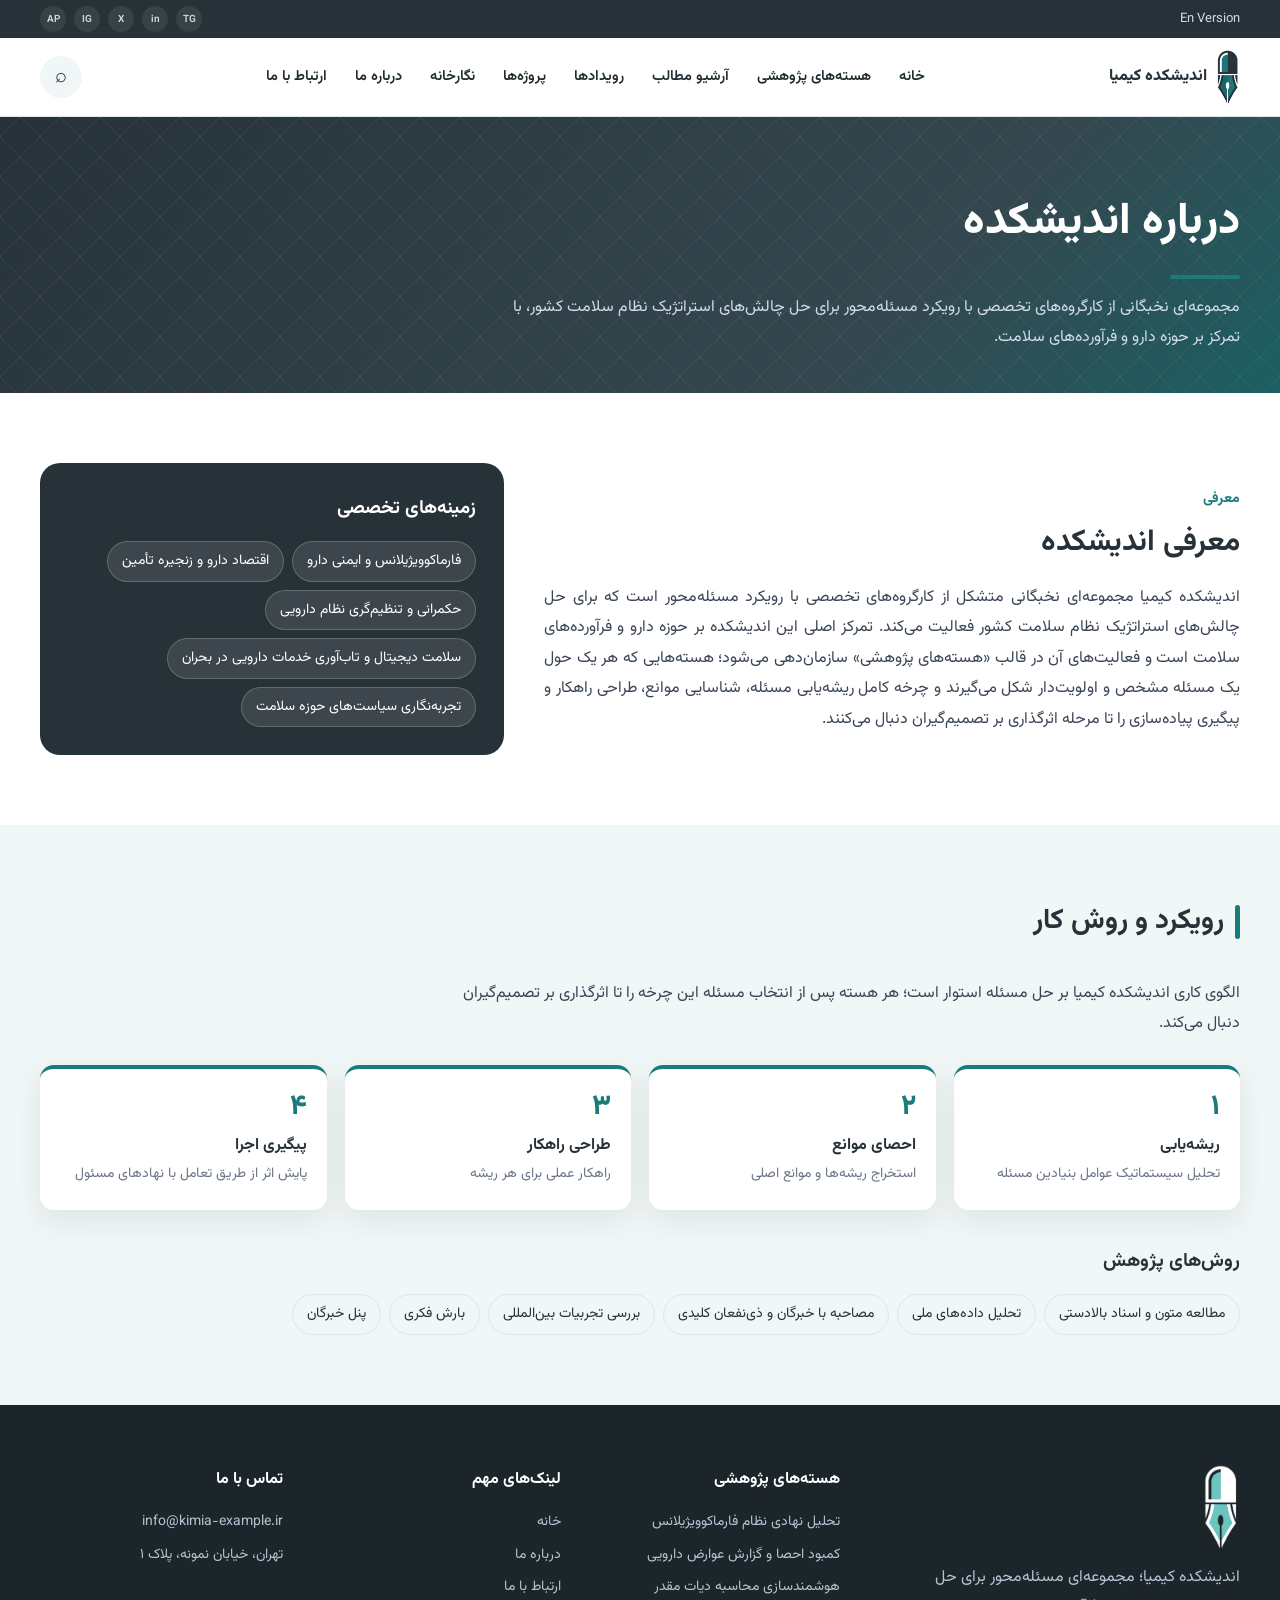
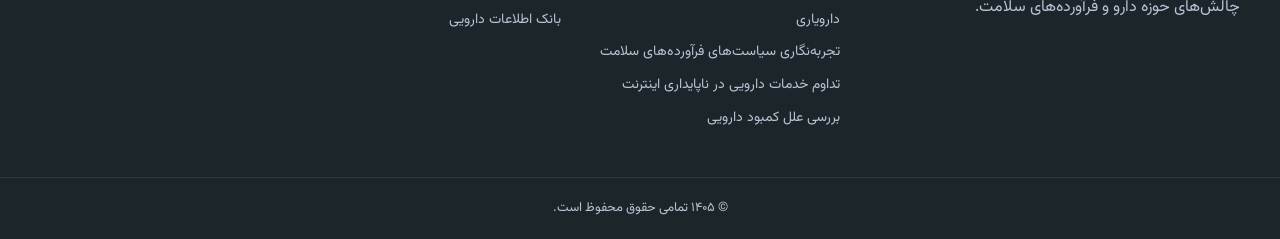
==== about.html @ 553d5609 "Uniform partner logo boxes and theme-colored partner name boxes Co-Authored-By: Claude Opus 5.5 <nor" ====
<!doctype html>
<html lang="fa" dir="rtl">
<head>
  <meta charset="utf-8">
  <meta name="theme-color" content="#263238">
  <meta name="viewport" content="width=device-width, initial-scale=1">
  <title>درباره اندیشکده | اندیشکده کیمیا</title>
  <script>
    // تنظیم جهت صفحه پیش از نمایش، تا هنگام بارگذاری نسخه انگلیسی صفحه نپرد
    (function () {
      var l = new URLSearchParams(location.search).get("lang");
      if (!l) { try { l = localStorage.getItem("lang"); } catch (e) {} }
      if (l === "en") { document.documentElement.lang = "en"; document.documentElement.dir = "ltr"; }
      document.documentElement.classList.add("no-anim");
    })();
  </script>
  <link rel="icon" href="images/favicon.png">
  <link rel="preconnect" href="https://fonts.googleapis.com">
  <link href="https://fonts.googleapis.com/css2?family=Vazirmatn:wght@300;400;600;800&display=swap" rel="stylesheet">
  <link rel="stylesheet" href="css/style.css?v=18">
</head>
<body>
<a class="skip" href="#main">پرش به محتوا</a>

<!-- نوار بالا -->
<div class="topbar">
  <div class="container topbar__in">
    <a href="#" class="lang" id="langToggle">En Version</a>
    <div class="socials">
      <a href="#" aria-label="تلگرام">TG</a>
      <a href="#" aria-label="لینکدین">in</a>
      <a href="#" aria-label="ایکس">X</a>
      <a href="#" aria-label="اینستاگرام">IG</a>
      <a href="#" aria-label="آپارات">AP</a>
    </div>
  </div>
</div>

<!-- هدر -->
<header class="header" id="header">
  <div class="container header__in">
    <a href="index.html" class="logo"><img src="images/logo.png" alt="لوگو"><span>اندیشکده کیمیا</span></a>
    <nav class="nav" id="nav">
      <button class="nav__close" id="navClose" aria-label="بستن">✕</button>
      <ul>
        <li><a href="index.html">خانه</a></li>
        <li class="has-sub"><a href="cores.html">هسته‌های پژوهشی</a><span class="chev">⌄</span>
          <ul class="sub mega">
            <li><a href="cores.html#pv-system"><img src="images/g1.svg" alt="">تحلیل نهادی نظام فارماکوویژیلانس</a></li>
            <li><a href="cores.html#adr-reporting"><img src="images/g2.svg" alt="">کمبود احصا و گزارش عوارض دارویی</a></li>
            <li><a href="cores.html#diyat"><img src="images/g3.svg" alt="">هوشمندسازی محاسبه دیات مقدر</a></li>
            <li><a href="cores.html#darooyari"><img src="images/g4.svg" alt="">دارویاری</a></li>
            <li><a href="cores.html#experience"><img src="images/g5.svg" alt="">تجربه‌نگاری سیاست‌های فرآورده‌های سلامت</a></li>
            <li><a href="cores.html#offline"><img src="images/g6.svg" alt="">تداوم خدمات دارویی در ناپایداری اینترنت</a></li>
            <li><a href="cores.html#shortage"><img src="images/g7.svg" alt="">بررسی علل کمبود دارویی</a></li>
          </ul>
        </li>
        <li><a href="index.html#publications">آرشیو مطالب</a></li>
        <li><a href="index.html#events">رویدادها</a></li>
        <li class="has-sub"><a href="#">پروژه‌ها</a><span class="chev">⌄</span>
          <ul class="sub">
            <li><a href="#">پروژه‌های جاری</a></li>
            <li><a href="#">پروژه‌های پایان‌یافته</a></li>
            <li><a href="#">دستاوردهای سیاستی</a></li>
          </ul>
        </li>
        <li class="has-sub"><a href="#">نگارخانه</a><span class="chev">⌄</span>
          <ul class="sub">
            <li><a href="#">پادکست دارو</a></li>
            <li><a href="#">تصاویر</a></li>
            <li><a href="#">ویدئوها</a></li>
            <li><a href="#">اینفوگرافیک</a></li>
          </ul>
        </li>
        <li class="has-sub"><a href="about.html">درباره ما</a><span class="chev">⌄</span>
          <ul class="sub">
            <li><a href="#about">معرفی</a></li>
            <li><a href="#approach">رویکرد و روش کار</a></li>
            <li><a href="cores.html">اعضای هسته‌ها</a></li>
          </ul>
        </li>
        <li><a href="#footer">ارتباط با ما</a></li>
      </ul>
    </nav>
    <div class="header__actions">
      <button class="icon-btn" id="searchOpen" aria-label="جستجو">⌕</button>
      <button class="icon-btn menu-btn" id="navOpen" aria-label="منو">☰</button>
    </div>
  </div>
</header>
<div class="overlay" id="overlay"></div>

<!-- جستجو -->
<div class="search" id="search">
  <button class="search__close" id="searchClose" aria-label="بستن">✕</button>
  <h3>جستجو در سایت</h3>
  <form class="search__form" onsubmit="return false">
    <input type="search" placeholder="عبارت مورد نظر را بنویسید...">
    <button>⌕</button>
  </form>
</div>

<main id="main">
  <section class="page-hero">
    <div class="container">
      <h1>درباره اندیشکده</h1>
      <p>مجموعه‌ای نخبگانی از کارگروه‌های تخصصی با رویکرد مسئله‌محور برای حل چالش‌های استراتژیک نظام سلامت کشور، با تمرکز بر حوزه دارو و فرآورده‌های سلامت.</p>
    </div>
  </section>

  <!-- معرفی -->
  <section class="section about" id="about">
    <div class="container about__in">
      <div class="about__text reveal">
        <span class="eyebrow">معرفی</span>
        <h2>معرفی اندیشکده</h2>
        <p>اندیشکده کیمیا مجموعه‌ای نخبگانی متشکل از کارگروه‌های تخصصی با رویکرد مسئله‌محور است که برای حل چالش‌های استراتژیک نظام سلامت کشور فعالیت می‌کند. تمرکز اصلی این اندیشکده بر حوزه دارو و فرآورده‌های سلامت است و فعالیت‌های آن در قالب «هسته‌های پژوهشی» سازمان‌دهی می‌شود؛ هسته‌هایی که هر یک حول یک مسئله مشخص و اولویت‌دار شکل می‌گیرند و چرخه کامل ریشه‌یابی مسئله، شناسایی موانع، طراحی راهکار و پیگیری پیاده‌سازی را تا مرحله اثرگذاری بر تصمیم‌گیران دنبال می‌کنند.</p>
      </div>
      <div class="about__box reveal">
        <h3>زمینه‌های تخصصی</h3>
        <ul class="chips">
          <li>فارماکوویژیلانس و ایمنی دارو</li>
          <li>اقتصاد دارو و زنجیره تأمین</li>
          <li>حکمرانی و تنظیم‌گری نظام دارویی</li>
          <li>سلامت دیجیتال و تاب‌آوری خدمات دارویی در بحران</li>
          <li>تجربه‌نگاری سیاست‌های حوزه سلامت</li>
        </ul>
      </div>
    </div>
  </section>

  <!-- رویکرد -->
  <section class="section section--alt" id="approach">
    <div class="container">
      <div class="section__head"><h2>رویکرد و روش کار</h2></div>
      <p class="lead">الگوی کاری اندیشکده کیمیا بر حل مسئله استوار است؛ هر هسته پس از انتخاب مسئله این چرخه را تا اثرگذاری بر تصمیم‌گیران دنبال می‌کند.</p>
      <div class="cycle">
        <div class="step reveal"><h4>ریشه‌یابی</h4><p>تحلیل سیستماتیک عوامل بنیادین مسئله</p></div>
        <div class="step reveal"><h4>احصای موانع</h4><p>استخراج ریشه‌ها و موانع اصلی</p></div>
        <div class="step reveal"><h4>طراحی راهکار</h4><p>راهکار عملی برای هر ریشه</p></div>
        <div class="step reveal"><h4>پیگیری اجرا</h4><p>پایش اثر از طریق تعامل با نهادهای مسئول</p></div>
      </div>
      <h3 class="sub-title">روش‌های پژوهش</h3>
      <ul class="chips chips--light">
        <li>مطالعه متون و اسناد بالادستی</li>
        <li>تحلیل داده‌های ملی</li>
        <li>مصاحبه با خبرگان و ذی‌نفعان کلیدی</li>
        <li>بررسی تجربیات بین‌المللی</li>
        <li>بارش فکری</li>
        <li>پنل خبرگان</li>
      </ul>
    </div>
  </section>
</main>

<!-- فوتر -->
<footer class="footer" id="footer">
  <div class="container footer__grid">
    <div>
      <img src="images/logo-white.png" alt="" class="footer__logo">
      <p>اندیشکده کیمیا؛ مجموعه‌ای مسئله‌محور برای حل چالش‌های حوزه دارو و فرآورده‌های سلامت.</p>
    </div>
    <div>
      <h4>هسته‌های پژوهشی</h4>
      <ul>
        <li><a href="cores.html#pv-system">تحلیل نهادی نظام فارماکوویژیلانس</a></li>
        <li><a href="cores.html#adr-reporting">کمبود احصا و گزارش عوارض دارویی</a></li>
        <li><a href="cores.html#diyat">هوشمندسازی محاسبه دیات مقدر</a></li>
        <li><a href="cores.html#darooyari">دارویاری</a></li>
        <li><a href="cores.html#experience">تجربه‌نگاری سیاست‌های فرآورده‌های سلامت</a></li>
        <li><a href="cores.html#offline">تداوم خدمات دارویی در ناپایداری اینترنت</a></li>
        <li><a href="cores.html#shortage">بررسی علل کمبود دارویی</a></li>
      </ul>
    </div>
    <div>
      <h4>لینک‌های مهم</h4>
      <ul><li><a href="index.html">خانه</a></li><li><a href="about.html">درباره ما</a></li><li><a href="#footer">ارتباط با ما</a></li><li><a href="#">بانک اطلاعات دارویی</a></li></ul>
    </div>
    <div>
      <h4>تماس با ما</h4>
      <ul class="contact"><li>info@kimia-example.ir</li><li>تهران، خیابان نمونه، پلاک ۱</li></ul>
    </div>
  </div>
  <div class="copy">© <span id="year"></span> تمامی حقوق محفوظ است.</div>
</footer>

<script src="js/i18n.js?v=18"></script>
<script src="js/main.js?v=18"></script>
</body>
</html>
---- css/style.css ----
:root {
  --navy: #263238;
  --navy-2: #34474f;
  --accent: #1b7a7a;
  --accent-2: #6cc5bf;
  --text: #1f2a2e;
  --muted: #6b7686;
  --bg: #ffffff;
  --bg-alt: #f1f6f6;
  --line: #dfe7e8;
  --radius: 14px;
  --shadow: 0 10px 30px rgba(38, 50, 56, .09);
}

* { box-sizing: border-box; margin: 0; padding: 0; }
html { scroll-behavior: smooth; }
body {
  font-family: "Vazirmatn", Tahoma, sans-serif;
  color: var(--text);
  background: var(--bg);
  line-height: 1.9;
}
a { color: inherit; text-decoration: none; }
img { max-width: 100%; display: block; }
ul { list-style: none; }
button { font: inherit; cursor: pointer; border: 0; background: none; color: inherit; }
input { font: inherit; }

.container { width: min(1200px, 100% - 32px); margin-inline: auto; }

.skip { position: absolute; top: -100px; inset-inline-start: 16px; background: var(--accent); color: #fff; padding: 6px 12px; z-index: 999; }
.skip:focus { top: 8px; }

/* topbar */
.topbar { background: var(--navy); color: #cfd8e6; font-size: 13px; }
.topbar__in { display: flex; justify-content: space-between; align-items: center; height: 38px; }
.socials { display: flex; gap: 8px; }
.socials a {
  width: 26px; height: 26px; border-radius: 50%; display: grid; place-items: center;
  background: rgba(255,255,255,.08); font-size: 10px; font-weight: 600; transition: .2s;
}
.socials a:hover { background: var(--accent); color: #fff; }

/* header */
.header { position: sticky; top: 0; z-index: 50; background: rgba(255,255,255,.96); backdrop-filter: blur(8px); border-bottom: 1px solid var(--line); transition: box-shadow .3s; }
.header.scrolled { box-shadow: var(--shadow); }
.header__in { display: flex; align-items: center; justify-content: space-between; height: 78px; gap: 20px; }
.logo { display: flex; align-items: center; gap: 10px; font-weight: 800; color: var(--navy); white-space: nowrap; }
.logo img { height: 54px; width: auto; }

.nav > ul { display: flex; gap: 4px; }
.nav li { position: relative; }
.nav > ul > li > a { display: block; padding: 10px 12px; font-size: 14.5px; font-weight: 600; border-radius: 8px; transition: .2s; }
.nav > ul > li > a:hover { color: var(--accent); }
.chev { display: none; }
.sub {
  position: absolute; top: 100%; inset-inline-start: 0; min-width: 220px; background: #fff; border-radius: var(--radius);
  box-shadow: var(--shadow); padding: 10px; opacity: 0; visibility: hidden; transform: translateY(8px); transition: .25s;
  border-top: 3px solid var(--accent);
}
.has-sub:hover > .sub, .has-sub:focus-within > .sub { opacity: 1; visibility: visible; transform: none; }
.sub a { display: flex; align-items: center; gap: 10px; padding: 8px 10px; border-radius: 8px; font-size: 14px; }
.sub a:hover { background: var(--bg-alt); color: var(--navy-2); }
.mega { display: grid; grid-template-columns: repeat(2, 1fr); min-width: 440px; }
.mega img { width: 32px; height: 32px; border-radius: 8px; }
.nav__close { display: none; }

.header__actions { display: flex; gap: 6px; }
.icon-btn { width: 42px; height: 42px; border-radius: 50%; font-size: 20px; background: var(--bg-alt); transition: .2s; }
.icon-btn:hover { background: var(--navy); color: #fff; }
.menu-btn { display: none; }

/* search */
.search {
  position: fixed; inset: 0; z-index: 100; background: rgba(38,50,56,.97); color: #fff;
  display: flex; flex-direction: column; align-items: center; justify-content: center; gap: 20px;
  opacity: 0; visibility: hidden; transition: .3s; padding: 16px;
}
.search.open { opacity: 1; visibility: visible; }
.search__close { position: absolute; top: 24px; inset-inline-end: 24px; font-size: 28px; }
.search__form { display: flex; width: min(640px, 100%); border-bottom: 2px solid var(--accent); }
.search__form input { flex: 1; background: none; border: 0; color: #fff; font-size: 22px; padding: 12px 4px; outline: none; }
.search__form button { font-size: 26px; }

/* buttons */
.btn { display: inline-block; padding: 12px 28px; border-radius: 999px; font-weight: 600; transition: .25s; }
.btn--primary { background: var(--accent); color: #fff; }
.btn--primary:hover { background: var(--navy); color: #fff; }
.btn--light { background: #fff; color: var(--navy); }
.btn--light:hover { background: var(--accent); color: #fff; }

/* hero */
.hero { background: linear-gradient(135deg, var(--navy) 0%, var(--navy-2) 60%, #1b5f62 100%); color: #fff; overflow: hidden; position: relative; }
.hero::after { content: ""; position: absolute; inset: 0; background: url(../images/pattern.svg); opacity: .08; pointer-events: none; }
.hero__in { display: grid; grid-template-columns: 1.1fr 1fr; align-items: center; gap: 40px; padding-block: 90px; position: relative; z-index: 1; }
.hero h1 { font-size: clamp(30px, 4.5vw, 52px); font-weight: 800; line-height: 1.4; margin-bottom: 18px; }
.hero h1::after { content: ""; display: block; width: 80px; height: 4px; background: var(--accent); border-radius: 4px; margin-top: 14px; }
.hero p { color: #d3dceb; font-size: 17px; margin-bottom: 30px; max-width: 520px; }

/* promo */
.promo { background: var(--bg-alt); padding-block: 70px; }
.promo__in { display: grid; grid-template-columns: 1.2fr 1fr; gap: 40px; align-items: center; background: #fff; border-radius: 24px; padding: 40px; box-shadow: var(--shadow); }
.eyebrow { color: var(--accent); font-weight: 700; font-size: 14px; }
.promo h2 { font-size: 32px; color: var(--navy); }
.promo p { color: var(--muted); }
.divider { width: 160px; margin: 18px 0; }
.promo__actions { display: flex; gap: 16px; align-items: center; flex-wrap: wrap; }
.promo__actions .btn--light { background: var(--navy); color: #fff; }
.play { display: flex; align-items: center; gap: 10px; font-weight: 600; color: var(--navy); }
.play span { width: 46px; height: 46px; border-radius: 50%; display: grid; place-items: center; background: var(--accent); color: #fff; animation: pulse 2s infinite; }
@keyframes pulse { 0%{box-shadow:0 0 0 0 rgba(27,122,122,.6)} 70%{box-shadow:0 0 0 14px rgba(27,122,122,0)} 100%{box-shadow:0 0 0 0 rgba(27,122,122,0)} }
.promo__img { border-radius: 18px; }


/* sections */
.section { padding-block: 70px; }
.section--alt { background: var(--bg-alt); }
.section__head { display: flex; justify-content: space-between; align-items: center; margin-bottom: 30px; gap: 16px; }
.section__head h2 { font-size: 28px; color: var(--navy); position: relative; padding-inline-start: 16px; }
.section__head h2::before { content: ""; position: absolute; inset-inline-start: 0; top: 18%; bottom: 18%; width: 5px; border-radius: 4px; background: var(--accent); }
.section__head > a { color: var(--navy-2); font-weight: 600; font-size: 14px; border-bottom: 1px dashed; }

.feature-grid { display: grid; grid-template-columns: 1.4fr 1fr 1fr; grid-template-rows: auto auto; gap: 22px; }
.card { background: #fff; border-radius: var(--radius); overflow: hidden; box-shadow: var(--shadow); display: flex; flex-direction: column; transition: transform .3s; }
.card:hover { transform: translateY(-6px); }
.card img { aspect-ratio: 16/9; object-fit: cover; width: 100%; }
.card__body { padding: 16px 18px 20px; display: flex; flex-direction: column; flex: 1; }
.card h4 { color: var(--navy); font-size: 16px; line-height: 1.7; margin-bottom: 6px; }
.card p { color: var(--muted); font-size: 14px; flex: 1; }
.card .more { color: var(--accent); font-weight: 700; font-size: 14px; margin-top: 10px; }
.card--feature { grid-row: span 2; }
.card--feature img { aspect-ratio: 4/3; }
.card--feature h4 { font-size: 20px; }

.square-grid { display: grid; grid-template-columns: repeat(4, 1fr); gap: 22px; }
.sq { position: relative; border-radius: var(--radius); overflow: hidden; aspect-ratio: 1; display: block; }
.sq img { width: 100%; height: 100%; object-fit: cover; transition: transform .5s; }
.sq:hover img { transform: scale(1.08); }
.sq__cap { position: absolute; inset: auto 0 0 0; padding: 50px 16px 16px; background: linear-gradient(transparent, rgba(38,50,56,.92)); color: #fff; }
.sq__cap small { color: var(--accent-2); }
.sq__cap h3 { font-size: 15px; line-height: 1.7; }

/* band */
.band { background: var(--navy); padding-block: 36px; }
.band__in { display: flex; align-items: center; justify-content: center; gap: 18px; color: #fff; font-size: 22px; font-weight: 300; letter-spacing: 1px; direction: ltr; }
.band img { height: 64px; width: auto; }

/* slider */
.slider-nav { display: flex; gap: 8px; }
.slider-nav button { width: 40px; height: 40px; border-radius: 50%; border: 1px solid var(--line); font-size: 22px; transition: .2s; }
.slider-nav button:hover { background: var(--navy); color: #fff; }
.slider { display: flex; gap: 22px; overflow-x: auto; scroll-snap-type: x mandatory; scroll-behavior: smooth; padding-bottom: 8px; scrollbar-width: none; }
.slider::-webkit-scrollbar { display: none; }
.media { flex: 0 0 calc((100% - 44px) / 3); scroll-snap-align: start; position: relative; border-radius: var(--radius); overflow: hidden; }
.media img { aspect-ratio: 16/10; object-fit: cover; width: 100%; }
.media__tag { position: absolute; top: 12px; inset-inline-start: 12px; background: var(--accent); color: #fff; font-size: 12px; font-weight: 700; padding: 2px 12px; border-radius: 999px; }
.media h4 { padding: 12px 4px; color: var(--navy); font-size: 15px; }

/* global */
.global { background: linear-gradient(90deg, var(--navy-2), var(--navy)); color: #fff; padding-block: 56px; position: relative; overflow: hidden; }
.global::before { content: ""; position: absolute; left: -80px; top: -80px; width: 300px; height: 300px; border-radius: 50%; border: 40px solid rgba(27,122,122,.15); }
.global__in { display: flex; align-items: center; justify-content: space-between; gap: 20px; flex-wrap: wrap; position: relative; }
.global h2 { font-size: 30px; }
.global .sub-en { color: var(--accent-2); }

/* stats */
.stats__grid { display: grid; grid-template-columns: repeat(4, 1fr); gap: 22px; }
.stat { background: var(--bg-alt); border-radius: var(--radius); padding: 30px 20px; text-align: center; border-bottom: 4px solid var(--accent); }
.stat b { display: block; font-size: 42px; color: var(--navy); font-weight: 800; }
.stat span { color: var(--muted); }

.en-name { padding-block: 40px; text-align: center; border-top: 1px solid var(--line); }
.en-name h2 { direction: ltr; color: var(--navy); font-weight: 300; font-size: clamp(20px, 3vw, 34px); letter-spacing: .5px; }

/* footer */
.footer { background: #1c2529; color: #b7c3d4; padding-top: 60px; }
.footer__grid { display: grid; grid-template-columns: 1.5fr 1fr 1fr 1fr; gap: 36px; }
.footer__logo { height: 84px; width: auto; margin-bottom: 14px; }
.footer h4 { color: #fff; margin-bottom: 14px; }
.footer li { margin-bottom: 6px; font-size: 14px; }
.footer a:hover { color: var(--accent); }
.copy { text-align: center; border-top: 1px solid rgba(255,255,255,.08); margin-top: 40px; padding: 18px; font-size: 13px; }

/* modal */
.modal { position: fixed; inset: 0; z-index: 120; background: rgba(0,0,0,.75); display: grid; place-items: center; opacity: 0; visibility: hidden; transition: .3s; padding: 16px; }
.modal.open { opacity: 1; visibility: visible; }
.modal__box { position: relative; width: min(860px, 100%); }
.modal__close { position: absolute; top: -42px; inset-inline-end: 0; color: #fff; font-size: 26px; }
.modal__video { aspect-ratio: 16/9; background: #111 url(../images/hero.svg) center/cover; border-radius: 12px; display: grid; place-items: center; color: #fff; text-align: center; padding: 16px; }

.overlay { position: fixed; inset: 0; background: rgba(0,0,0,.45); z-index: 60; opacity: 0; visibility: hidden; transition: .3s; }
.overlay.show { opacity: 1; visibility: visible; }

/* reveal */
.reveal { opacity: 0; transform: translateY(24px); transition: .7s ease; }
.reveal.in { opacity: 1; transform: none; }

/* responsive */
@media (max-width: 1080px) {
  .menu-btn { display: block; }
  .nav {
    position: fixed; top: 0; inset-inline-start: 0; height: 100vh; width: min(320px, 85vw); background: #fff; z-index: 70;
    padding: 60px 16px 20px; overflow-y: auto; transform: translateX(100%); transition: transform .35s;
  }
  [dir="ltr"] .nav { transform: translateX(-100%); }
  .nav.open { transform: none; }
  .nav__close { display: block; position: absolute; top: 14px; inset-inline-end: 16px; font-size: 22px; }
  .nav > ul { flex-direction: column; }
  .nav > ul > li { border-bottom: 1px solid var(--line); }
  .chev { display: block; position: absolute; inset-inline-end: 6px; top: 6px; padding: 4px 10px; cursor: pointer; transition: .2s; }
  .has-sub.open .chev { transform: rotate(180deg); }
  .sub, .mega { position: static; opacity: 1; visibility: visible; transform: none; box-shadow: none; border: 0; display: none; min-width: 0; grid-template-columns: 1fr; padding: 0 10px 10px; }
  .has-sub.open > .sub { display: block; }
  .has-sub.open > .mega { display: grid; }
  .feature-grid { grid-template-columns: 1fr 1fr; }
  .card--feature { grid-column: span 2; grid-row: auto; }
  .square-grid, .stats__grid { grid-template-columns: repeat(2, 1fr); }
  .media { flex-basis: calc((100% - 22px) / 2); }
  .footer__grid { grid-template-columns: 1fr 1fr; }
}
@media (max-width: 720px) {
  .hero__in, .promo__in { grid-template-columns: 1fr; padding-block: 50px; }
  .promo__in { padding: 24px; }
  .hero__img { order: -1; max-width: 360px; margin-inline: auto; }
  .feature-grid { grid-template-columns: 1fr; }
  .card--feature { grid-column: auto; }
  .media { flex-basis: 85%; }
  .footer__grid { grid-template-columns: 1fr; }
  .logo span { font-size: 15px; }
  .topbar .socials a:nth-child(n+4) { display: none; }
}
@media (max-width: 480px) {
  .square-grid { grid-template-columns: 1fr 1fr; gap: 12px; }
  .sq__cap h3 { font-size: 13px; }
  .stats__grid { gap: 12px; }
  .stat b { font-size: 32px; }
}

/* هنگام تغییر زبان، منو و زیرمنوها انیمیشن نداشته باشند */
.no-anim .nav, .no-anim .sub { transition: none !important; }

/* ================= صفحه هسته‌های پژوهشی ================= */
.page-hero { background: linear-gradient(135deg, var(--navy) 0%, var(--navy-2) 70%, #1b5f62 100%); color: #fff; padding-block: 64px 40px; position: relative; overflow: hidden; }
.page-hero::after { content: ""; position: absolute; inset: 0; background: url(../images/pattern.svg); opacity: .08; pointer-events: none; }
.page-hero .container { position: relative; z-index: 1; }
.page-hero h1 { font-size: clamp(28px, 4vw, 44px); font-weight: 800; }
.page-hero h1::after { content: ""; display: block; width: 70px; height: 4px; background: var(--accent); border-radius: 4px; margin-top: 10px; }
.page-hero p { color: #d3dceb; max-width: 760px; margin-top: 14px; }
.core-tabs { display: flex; flex-wrap: wrap; gap: 10px; margin-top: 28px; }
.core-tabs a { display: flex; align-items: center; gap: 8px; background: rgba(255,255,255,.1); border: 1px solid rgba(255,255,255,.18); padding: 6px 14px 6px 6px; border-radius: 999px; font-size: 14px; font-weight: 600; transition: .2s; }
[dir="rtl"] .core-tabs a { padding: 6px 6px 6px 14px; }
.core-tabs a:hover { background: var(--accent); color: #fff; }
.core-tabs img { width: 28px; height: 28px; border-radius: 50%; }

.core { padding-block: 64px; scroll-margin-top: 80px; }
.core__head { display: flex; align-items: center; gap: 14px; margin-bottom: 22px; }
.core__head img { width: 56px; height: 56px; border-radius: 14px; box-shadow: var(--shadow); }
.core__head h2 { font-size: clamp(22px, 3vw, 30px); color: var(--navy); }
.core__body { display: grid; grid-template-columns: 1.6fr 1fr; gap: 32px; align-items: start; }
.core__desc { color: #3a4556; text-align: justify; font-size: 15.5px; }
.core__focus { background: #fff; border-radius: var(--radius); padding: 20px 22px; box-shadow: var(--shadow); border-top: 4px solid var(--accent); }
.core__focus h3 { color: var(--navy); font-size: 17px; margin-bottom: 8px; }
.core__focus li { position: relative; padding-inline-start: 20px; font-size: 14.5px; color: #3a4556; margin-bottom: 6px; }
.core__focus li::before { content: ""; position: absolute; inset-inline-start: 0; top: .75em; width: 8px; height: 8px; border-radius: 50%; background: var(--accent); }
.core__team-title { color: var(--navy); font-size: 19px; margin: 36px 0 18px; }
.team { display: grid; grid-template-columns: repeat(4, 1fr); gap: 22px; }
.member { background: #fff; border-radius: var(--radius); box-shadow: var(--shadow); overflow: hidden; text-align: center; padding-bottom: 16px; transition: transform .3s; }
.member:hover { transform: translateY(-6px); }
.member img { width: 100%; aspect-ratio: 1; object-fit: cover; margin-bottom: 12px; }
.member h4 { color: var(--navy); font-size: 15.5px; }
.member span { color: var(--muted); font-size: 13.5px; }

@media (max-width: 900px) {
  .core__body { grid-template-columns: 1fr; }
  .team { grid-template-columns: repeat(2, 1fr); gap: 14px; }
}
@media (max-width: 380px) {
  .member h4 { font-size: 14px; }
}

/* ================= معرفی و رویکرد ================= */
.hero__btns { display: flex; gap: 12px; flex-wrap: wrap; }
.btn--ghost { border: 2px solid rgba(255,255,255,.5); color: #fff; padding: 10px 26px; }
.btn--ghost:hover { background: #fff; color: var(--navy); }

.about__in { display: grid; grid-template-columns: 1.5fr 1fr; gap: 40px; align-items: center; }
.about h2 { font-size: 30px; color: var(--navy); margin-bottom: 12px; }
.about__text p { color: #3a4556; text-align: justify; }
.about__box { background: var(--navy); color: #fff; border-radius: 20px; padding: 28px; }
.about__box h3 { margin-bottom: 14px; }
.chips { display: flex; flex-wrap: wrap; gap: 8px; }
.chips li { background: rgba(255,255,255,.1); border: 1px solid rgba(255,255,255,.2); border-radius: 999px; padding: 6px 14px; font-size: 14px; }
.chips--light li { background: var(--bg-alt); border-color: var(--line); color: var(--navy); }


.lead { color: #3a4556; max-width: 780px; margin-bottom: 26px; }
.cycle { display: grid; grid-template-columns: repeat(4, 1fr); gap: 18px; counter-reset: st; }
.step { background: #fff; border-radius: var(--radius); box-shadow: var(--shadow); padding: 22px 20px; position: relative; counter-increment: st; border-top: 4px solid var(--accent); }
.step::before { content: "0" counter(st); display: block; font-size: 28px; font-weight: 800; color: var(--accent); line-height: 1.2; margin-bottom: 6px; }
.step h4 { color: var(--navy); }
.step p { color: var(--muted); font-size: 14px; }
.sub-title { color: var(--navy); margin: 34px 0 14px; font-size: 19px; }

.core__sub { color: var(--accent); font-weight: 600; font-size: 15px; }
.core__desc p + p { margin-top: 12px; }

@media (max-width: 900px) {
  .about__in { grid-template-columns: 1fr; }
  .cycle { grid-template-columns: 1fr 1fr; }
}
@media (max-width: 520px) {
  .cycle { grid-template-columns: 1fr; }
}
/* اعداد شمارنده‌ها: فارسی در نسخه فارسی */
[dir="rtl"] .step::before { content: counter(st, persian); }

/* ویدئوی آپارات داخل کارت رویداد */
.card__video { position: relative; aspect-ratio: 16/9; background: #000; }
.card__video iframe { position: absolute; inset: 0; width: 100%; height: 100%; border: 0; }
.card__badge { position: absolute; top: 12px; inset-inline-start: 12px; background: var(--accent); color: #fff; font-size: 12px; font-weight: 700; padding: 2px 12px; border-radius: 999px; pointer-events: none; }

/* هنگام رفتن به یک بخش با لینک، عنوان زیر هدر چسبان نرود */
main section[id] { scroll-margin-top: 80px; }

/* لوگوی نهادهای همکار به جای تصویر کارت — همه لوگوها در یک قاب هم‌اندازه */
.card__logos { aspect-ratio: 16/9; display: flex; align-items: center; justify-content: center; gap: 18px; padding: 20px;
  background: #fff; }
.card--feature .card__logos { aspect-ratio: auto; flex: 1; min-height: 220px; }
.card__logos img { width: 140px !important; height: 110px !important; max-width: 46%; aspect-ratio: auto !important;
  object-fit: contain; flex: 0 1 140px; transition: transform .3s; }
.card__logos img:only-child { max-width: 80%; }
.card:hover .card__logos img { transform: scale(1.05); }

/* کادر نام نهاد در رنگ‌های سایت */
.card--partner { border: 1px solid var(--line); }
.card--partner .card__body { background: var(--navy); border-top: 4px solid var(--accent); flex: 0 0 auto; }
.card--partner h4 { color: #fff; }
.card--partner p { color: #c3d2d5; }
.card--partner.card--feature .card__body { padding-block: 22px 26px; }
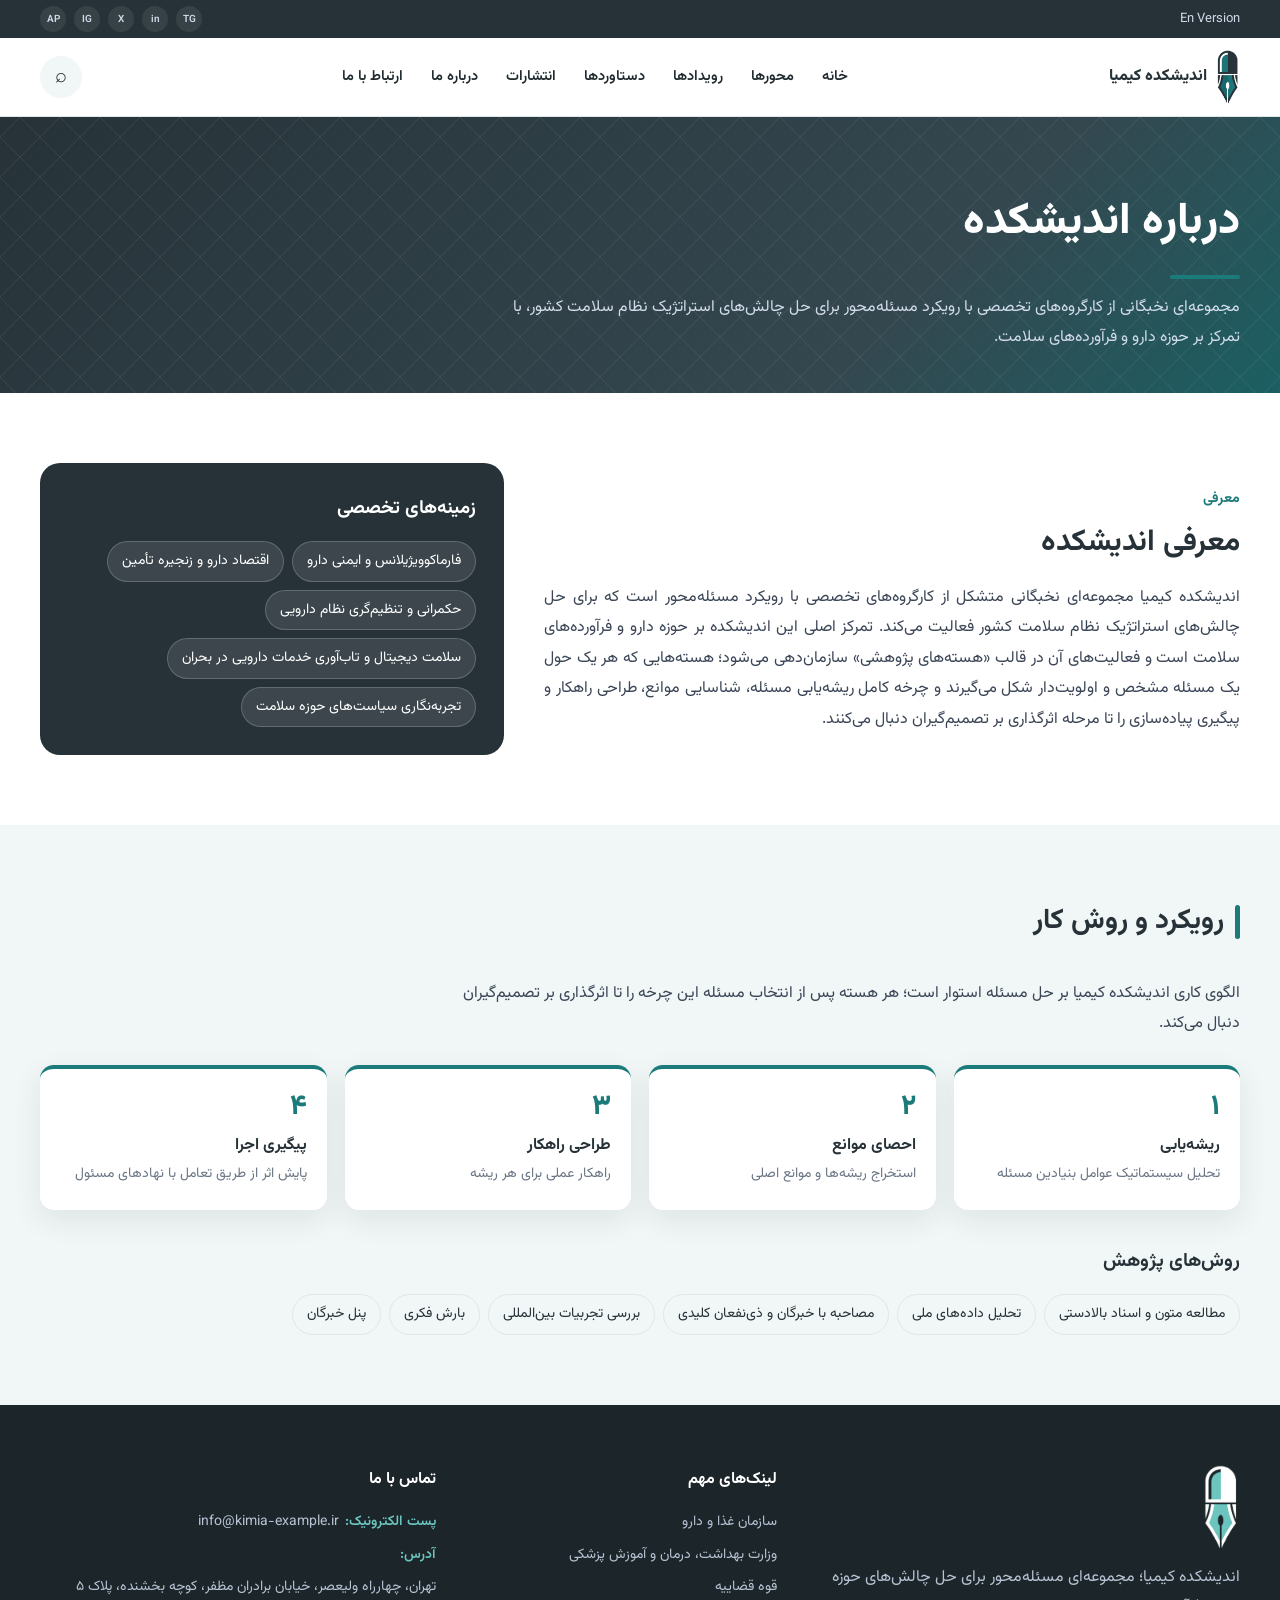
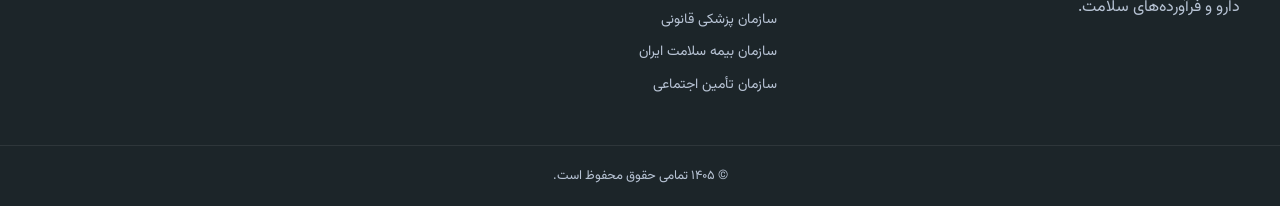
==== commit d1c378f8: "Reorder home page and menu, add research areas icons, single-core pages, partner links and contact i" ====
--- a/about.html
+++ b/about.html
@@ -17,7 +17,7 @@
   <link rel="icon" href="images/favicon.png">
   <link rel="preconnect" href="https://fonts.googleapis.com">
   <link href="https://fonts.googleapis.com/css2?family=Vazirmatn:wght@300;400;600;800&display=swap" rel="stylesheet">
-  <link rel="stylesheet" href="css/style.css?v=18">
+  <link rel="stylesheet" href="css/style.css?v=20">
 </head>
 <body>
 <a class="skip" href="#main">پرش به محتوا</a>
@@ -44,34 +44,20 @@
       <button class="nav__close" id="navClose" aria-label="بستن">✕</button>
       <ul>
         <li><a href="index.html">خانه</a></li>
-        <li class="has-sub"><a href="cores.html">هسته‌های پژوهشی</a><span class="chev">⌄</span>
+        <li class="has-sub"><a href="index.html#axes">محورها</a><span class="chev">⌄</span>
           <ul class="sub mega">
-            <li><a href="cores.html#pv-system"><img src="images/g1.svg" alt="">تحلیل نهادی نظام فارماکوویژیلانس</a></li>
-            <li><a href="cores.html#adr-reporting"><img src="images/g2.svg" alt="">کمبود احصا و گزارش عوارض دارویی</a></li>
-            <li><a href="cores.html#diyat"><img src="images/g3.svg" alt="">هوشمندسازی محاسبه دیات مقدر</a></li>
-            <li><a href="cores.html#darooyari"><img src="images/g4.svg" alt="">دارویاری</a></li>
-            <li><a href="cores.html#experience"><img src="images/g5.svg" alt="">تجربه‌نگاری سیاست‌های فرآورده‌های سلامت</a></li>
-            <li><a href="cores.html#offline"><img src="images/g6.svg" alt="">تداوم خدمات دارویی در ناپایداری اینترنت</a></li>
-            <li><a href="cores.html#shortage"><img src="images/g7.svg" alt="">بررسی علل کمبود دارویی</a></li>
+            <li><a href="cores.html?c=pv-system"><img src="images/g1.svg" alt="">تحلیل نهادی نظام فارماکوویژیلانس</a></li>
+            <li><a href="cores.html?c=adr-reporting"><img src="images/g2.svg" alt="">کمبود احصا و گزارش عوارض دارویی</a></li>
+            <li><a href="cores.html?c=diyat"><img src="images/g3.svg" alt="">هوشمندسازی محاسبه دیات مقدر</a></li>
+            <li><a href="cores.html?c=darooyari"><img src="images/g4.svg" alt="">دارویاری</a></li>
+            <li><a href="cores.html?c=experience"><img src="images/g5.svg" alt="">تجربه‌نگاری سیاست‌های فرآورده‌های سلامت</a></li>
+            <li><a href="cores.html?c=offline"><img src="images/g6.svg" alt="">تداوم خدمات دارویی در ناپایداری اینترنت</a></li>
+            <li><a href="cores.html?c=shortage"><img src="images/g7.svg" alt="">بررسی علل کمبود دارویی</a></li>
           </ul>
         </li>
-        <li><a href="index.html#publications">آرشیو مطالب</a></li>
         <li><a href="index.html#events">رویدادها</a></li>
-        <li class="has-sub"><a href="#">پروژه‌ها</a><span class="chev">⌄</span>
-          <ul class="sub">
-            <li><a href="#">پروژه‌های جاری</a></li>
-            <li><a href="#">پروژه‌های پایان‌یافته</a></li>
-            <li><a href="#">دستاوردهای سیاستی</a></li>
-          </ul>
-        </li>
-        <li class="has-sub"><a href="#">نگارخانه</a><span class="chev">⌄</span>
-          <ul class="sub">
-            <li><a href="#">پادکست دارو</a></li>
-            <li><a href="#">تصاویر</a></li>
-            <li><a href="#">ویدئوها</a></li>
-            <li><a href="#">اینفوگرافیک</a></li>
-          </ul>
-        </li>
+        <li><a href="index.html#achievements">دستاوردها</a></li>
+        <li><a href="index.html#publications">انتشارات</a></li>
         <li class="has-sub"><a href="about.html">درباره ما</a><span class="chev">⌄</span>
           <ul class="sub">
             <li><a href="#about">معرفی</a></li>
@@ -161,30 +147,28 @@
       <p>اندیشکده کیمیا؛ مجموعه‌ای مسئله‌محور برای حل چالش‌های حوزه دارو و فرآورده‌های سلامت.</p>
     </div>
     <div>
-      <h4>هسته‌های پژوهشی</h4>
-      <ul>
-        <li><a href="cores.html#pv-system">تحلیل نهادی نظام فارماکوویژیلانس</a></li>
-        <li><a href="cores.html#adr-reporting">کمبود احصا و گزارش عوارض دارویی</a></li>
-        <li><a href="cores.html#diyat">هوشمندسازی محاسبه دیات مقدر</a></li>
-        <li><a href="cores.html#darooyari">دارویاری</a></li>
-        <li><a href="cores.html#experience">تجربه‌نگاری سیاست‌های فرآورده‌های سلامت</a></li>
-        <li><a href="cores.html#offline">تداوم خدمات دارویی در ناپایداری اینترنت</a></li>
-        <li><a href="cores.html#shortage">بررسی علل کمبود دارویی</a></li>
+      <h4>لینک‌های مهم</h4>
+      <ul class="partner-links">
+        <li><a href="https://www.fda.gov.ir" target="_blank" rel="noopener">سازمان غذا و دارو</a></li>
+        <li><a href="https://behdasht.gov.ir" target="_blank" rel="noopener">وزارت بهداشت، درمان و آموزش پزشکی</a></li>
+        <li><a href="https://www.eadl.ir" target="_blank" rel="noopener">قوه قضاییه</a></li>
+        <li><a href="https://www.lmo.ir" target="_blank" rel="noopener">سازمان پزشکی قانونی</a></li>
+        <li><a href="https://ihio.gov.ir" target="_blank" rel="noopener">سازمان بیمه سلامت ایران</a></li>
+        <li><a href="https://www.tamin.ir" target="_blank" rel="noopener">سازمان تأمین اجتماعی</a></li>
       </ul>
     </div>
     <div>
-      <h4>لینک‌های مهم</h4>
-      <ul><li><a href="index.html">خانه</a></li><li><a href="about.html">درباره ما</a></li><li><a href="#footer">ارتباط با ما</a></li><li><a href="#">بانک اطلاعات دارویی</a></li></ul>
-    </div>
-    <div>
       <h4>تماس با ما</h4>
-      <ul class="contact"><li>info@kimia-example.ir</li><li>تهران، خیابان نمونه، پلاک ۱</li></ul>
+      <ul class="contact">
+        <li><span class="contact__label">پست الکترونیک:</span> <a href="mailto:info@kimia-example.ir" dir="ltr">info@kimia-example.ir</a></li>
+        <li><span class="contact__label">آدرس:</span> <span>تهران، چهارراه ولیعصر، خیابان برادران مظفر، کوچه بخشنده، پلاک ۵</span></li>
+      </ul>
     </div>
   </div>
   <div class="copy">© <span id="year"></span> تمامی حقوق محفوظ است.</div>
 </footer>
 
-<script src="js/i18n.js?v=18"></script>
-<script src="js/main.js?v=18"></script>
+<script src="js/i18n.js?v=20"></script>
+<script src="js/main.js?v=20"></script>
 </body>
 </html>
--- a/css/style.css
+++ b/css/style.css
@@ -337,3 +337,43 @@
 .card--partner h4 { color: #fff; }
 .card--partner p { color: #c3d2d5; }
 .card--partner.card--feature .card__body { padding-block: 22px 26px; }
+
+/* اسلایدشوی همکاری‌های نهادی: یک ردیف، حرکت خودکار */
+.partner-slider { overflow: hidden; padding: 6px 2px 14px; margin: -6px -2px 0; }
+.partner-track { display: flex; gap: 22px; transition: transform .7s cubic-bezier(.45,.05,.25,1); will-change: transform; }
+.partner-track .card { flex: 0 0 calc((100% - 44px) / 3); }
+.partner-track .card:hover { transform: none; }
+.card--partner .card__body { flex: 1 1 auto; }
+.partner-dots { display: flex; justify-content: center; gap: 8px; margin-top: 18px; }
+.partner-dots button { width: 9px; height: 9px; border-radius: 50%; background: var(--line); transition: .3s; padding: 0; }
+.partner-dots button.active { width: 26px; border-radius: 6px; background: var(--accent); }
+@media (max-width: 1080px) { .partner-track .card { flex-basis: calc((100% - 22px) / 2); } }
+@media (max-width: 720px)  { .partner-track .card { flex-basis: 100%; } }
+@media (prefers-reduced-motion: reduce) { .partner-track { transition: none; } }
+
+/* ================= محورها (صفحه اصلی) ================= */
+.axes-grid { display: flex; flex-wrap: wrap; justify-content: center; gap: 20px; }
+.axis { flex: 0 1 calc((100% - 60px) / 4); min-width: 200px; display: flex; flex-direction: column; align-items: center; text-align: center;
+  gap: 14px; background: #fff; border: 1px solid var(--line); border-radius: var(--radius); padding: 26px 18px 22px;
+  box-shadow: var(--shadow); transition: transform .3s, border-color .3s, box-shadow .3s; }
+.axis:hover { transform: translateY(-6px); border-color: var(--accent); box-shadow: 0 14px 34px rgba(27,122,122,.18); }
+.axis__icon { width: 78px; height: 78px; border-radius: 22px; display: grid; place-items: center; background: var(--bg-alt);
+  transition: background .3s; }
+.axis__icon img { width: 52px; height: 52px; border-radius: 12px; }
+.axis:hover .axis__icon { background: rgba(27,122,122,.12); }
+.axis__title { color: var(--navy); font-weight: 700; font-size: 15px; line-height: 1.7; }
+@media (max-width: 1080px) { .axis { flex-basis: calc((100% - 40px) / 3); } }
+@media (max-width: 720px)  { .axis { flex-basis: calc((100% - 20px) / 2); min-width: 0; padding: 20px 12px 18px; }
+  .axis__icon { width: 64px; height: 64px; } .axis__icon img { width: 42px; height: 42px; } .axis__title { font-size: 13.5px; } }
+
+/* صفحه هسته‌ها: تب فعال */
+.core-tabs a.active { background: var(--accent); border-color: var(--accent); color: #fff; }
+.core-tabs a:not(:has(img)) { padding-inline: 16px; }
+
+/* ================= فوتر: سه ستون ================= */
+.footer__grid { grid-template-columns: 1.4fr 1fr 1.3fr; }
+.contact li { display: flex; gap: 6px; flex-wrap: wrap; line-height: 1.9; }
+.contact__label { color: var(--accent-2); font-weight: 600; }
+.contact a { direction: ltr; }
+@media (max-width: 1080px) { .footer__grid { grid-template-columns: 1fr 1fr; } .footer__grid > div:first-child { grid-column: 1 / -1; } }
+@media (max-width: 720px)  { .footer__grid { grid-template-columns: 1fr; } }
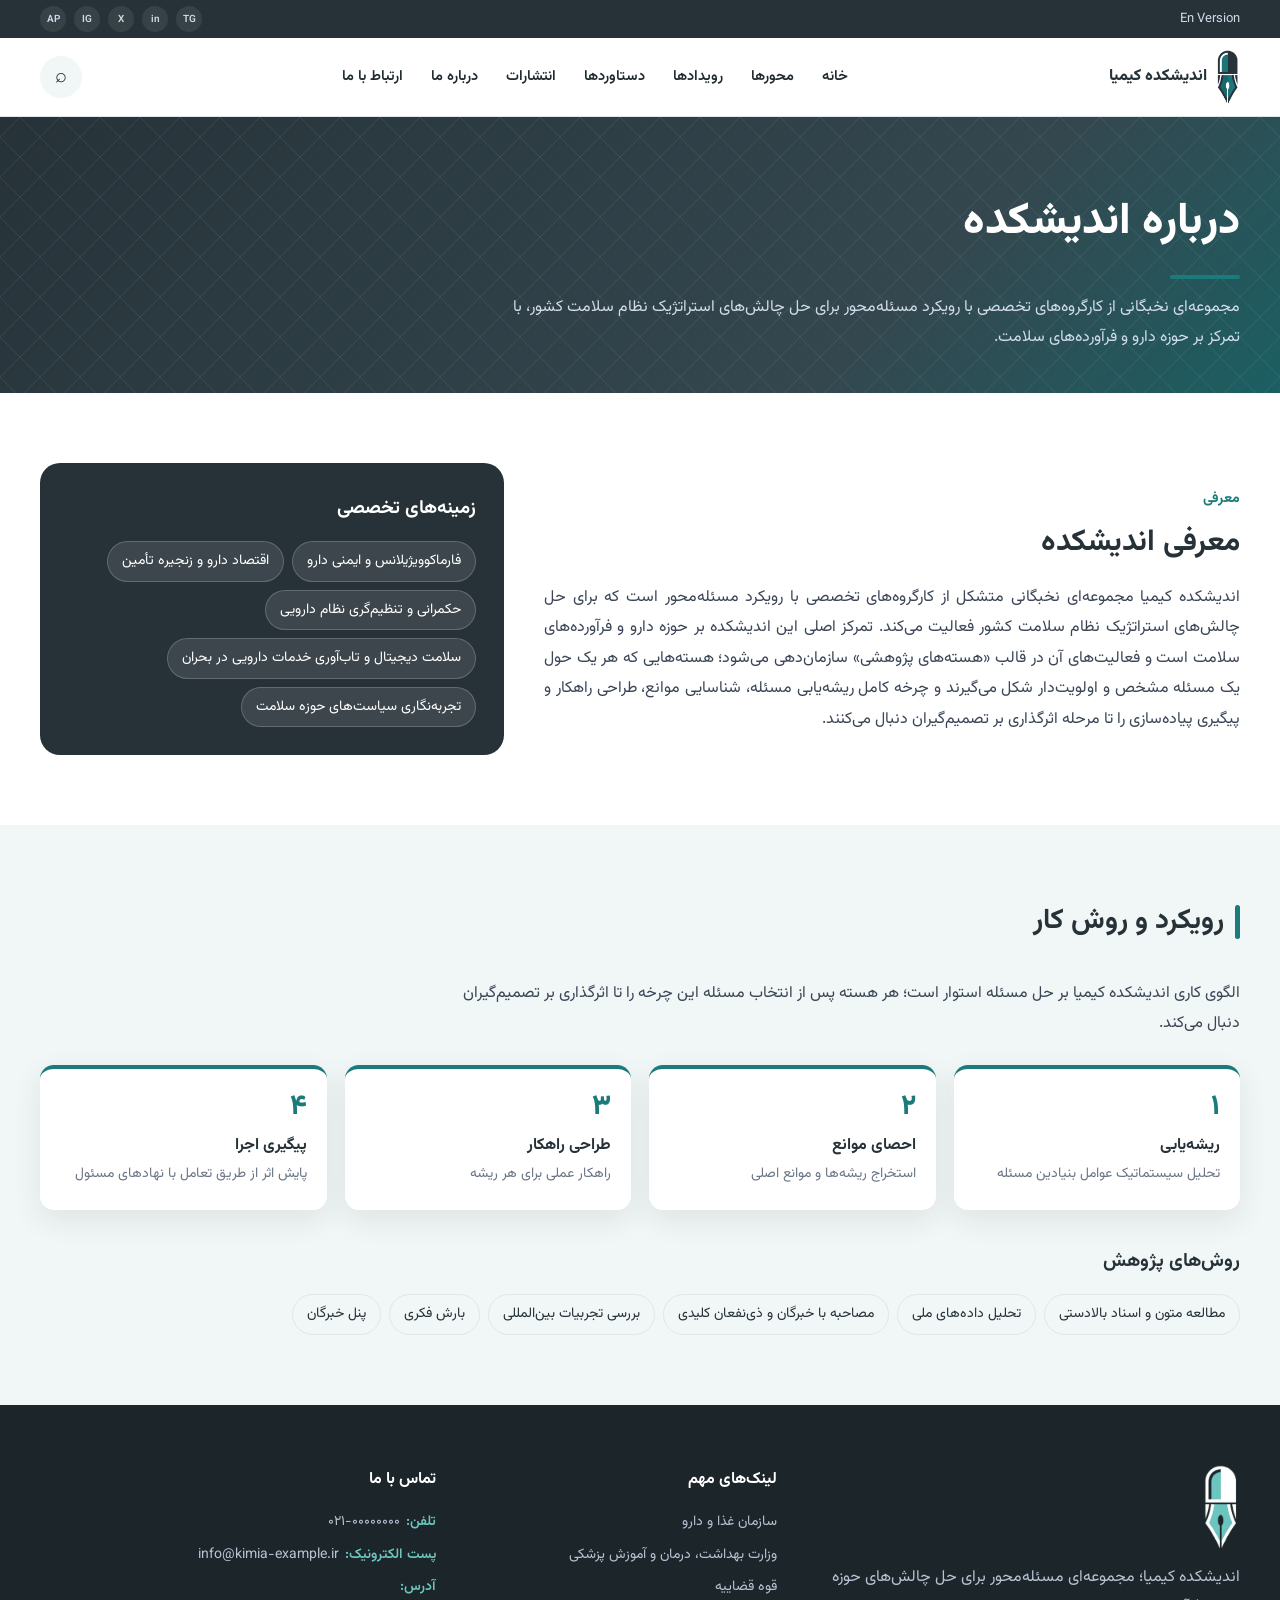
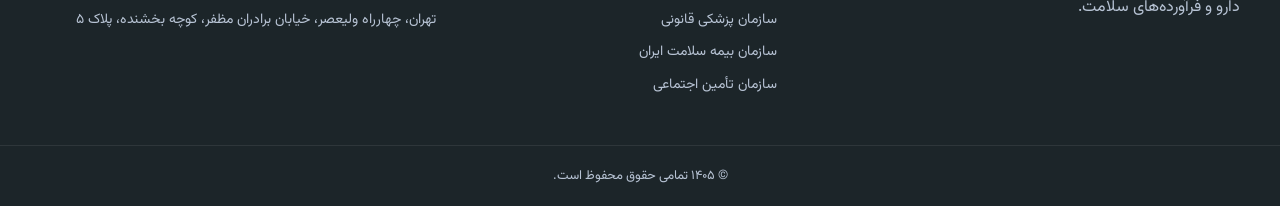
==== commit 22f91a67: "Fix mobile menu taps, remove core members, add phone to contact info Co-Authored-By: Claude Opus 5.5" ====
--- a/about.html
+++ b/about.html
@@ -17,7 +17,7 @@
   <link rel="icon" href="images/favicon.png">
   <link rel="preconnect" href="https://fonts.googleapis.com">
   <link href="https://fonts.googleapis.com/css2?family=Vazirmatn:wght@300;400;600;800&display=swap" rel="stylesheet">
-  <link rel="stylesheet" href="css/style.css?v=20">
+  <link rel="stylesheet" href="css/style.css?v=21">
 </head>
 <body>
 <a class="skip" href="#main">پرش به محتوا</a>
@@ -62,7 +62,6 @@
           <ul class="sub">
             <li><a href="#about">معرفی</a></li>
             <li><a href="#approach">رویکرد و روش کار</a></li>
-            <li><a href="cores.html">اعضای هسته‌ها</a></li>
           </ul>
         </li>
         <li><a href="#footer">ارتباط با ما</a></li>
@@ -160,6 +159,7 @@
     <div>
       <h4>تماس با ما</h4>
       <ul class="contact">
+        <li><span class="contact__label">تلفن:</span> <a href="tel:+982100000000" dir="ltr">۰۲۱-۰۰۰۰۰۰۰۰</a></li>
         <li><span class="contact__label">پست الکترونیک:</span> <a href="mailto:info@kimia-example.ir" dir="ltr">info@kimia-example.ir</a></li>
         <li><span class="contact__label">آدرس:</span> <span>تهران، چهارراه ولیعصر، خیابان برادران مظفر، کوچه بخشنده، پلاک ۵</span></li>
       </ul>
@@ -168,7 +168,7 @@
   <div class="copy">© <span id="year"></span> تمامی حقوق محفوظ است.</div>
 </footer>
 
-<script src="js/i18n.js?v=20"></script>
-<script src="js/main.js?v=20"></script>
+<script src="js/i18n.js?v=21"></script>
+<script src="js/main.js?v=21"></script>
 </body>
 </html>
--- a/css/style.css
+++ b/css/style.css
@@ -377,3 +377,15 @@
 .contact a { direction: ltr; }
 @media (max-width: 1080px) { .footer__grid { grid-template-columns: 1fr 1fr; } .footer__grid > div:first-child { grid-column: 1 / -1; } }
 @media (max-width: 720px)  { .footer__grid { grid-template-columns: 1fr; } }
+
+/* رفع مشکل منوی موبایل:
+   پرده تیره باید زیر هدر (و منوی داخل آن) باشد تا لمس گزینه‌ها به خود لینک برسد؛
+   و در موبایل هدر نباید backdrop-filter داشته باشد، چون منوی ثابت را نسبت به هدر جای‌گذاری می‌کند نه صفحه. */
+.overlay { z-index: 40; }
+@media (max-width: 1080px) {
+  .header { backdrop-filter: none; -webkit-backdrop-filter: none; background: #fff; }
+  .nav { height: 100dvh; }
+}
+body.nav-open { overflow: hidden; }
+/* فلش زیرمنو در موبایل: هدف لمسی بزرگ‌تر */
+@media (max-width: 1080px) { .chev { padding: 8px 16px; top: 2px; } }
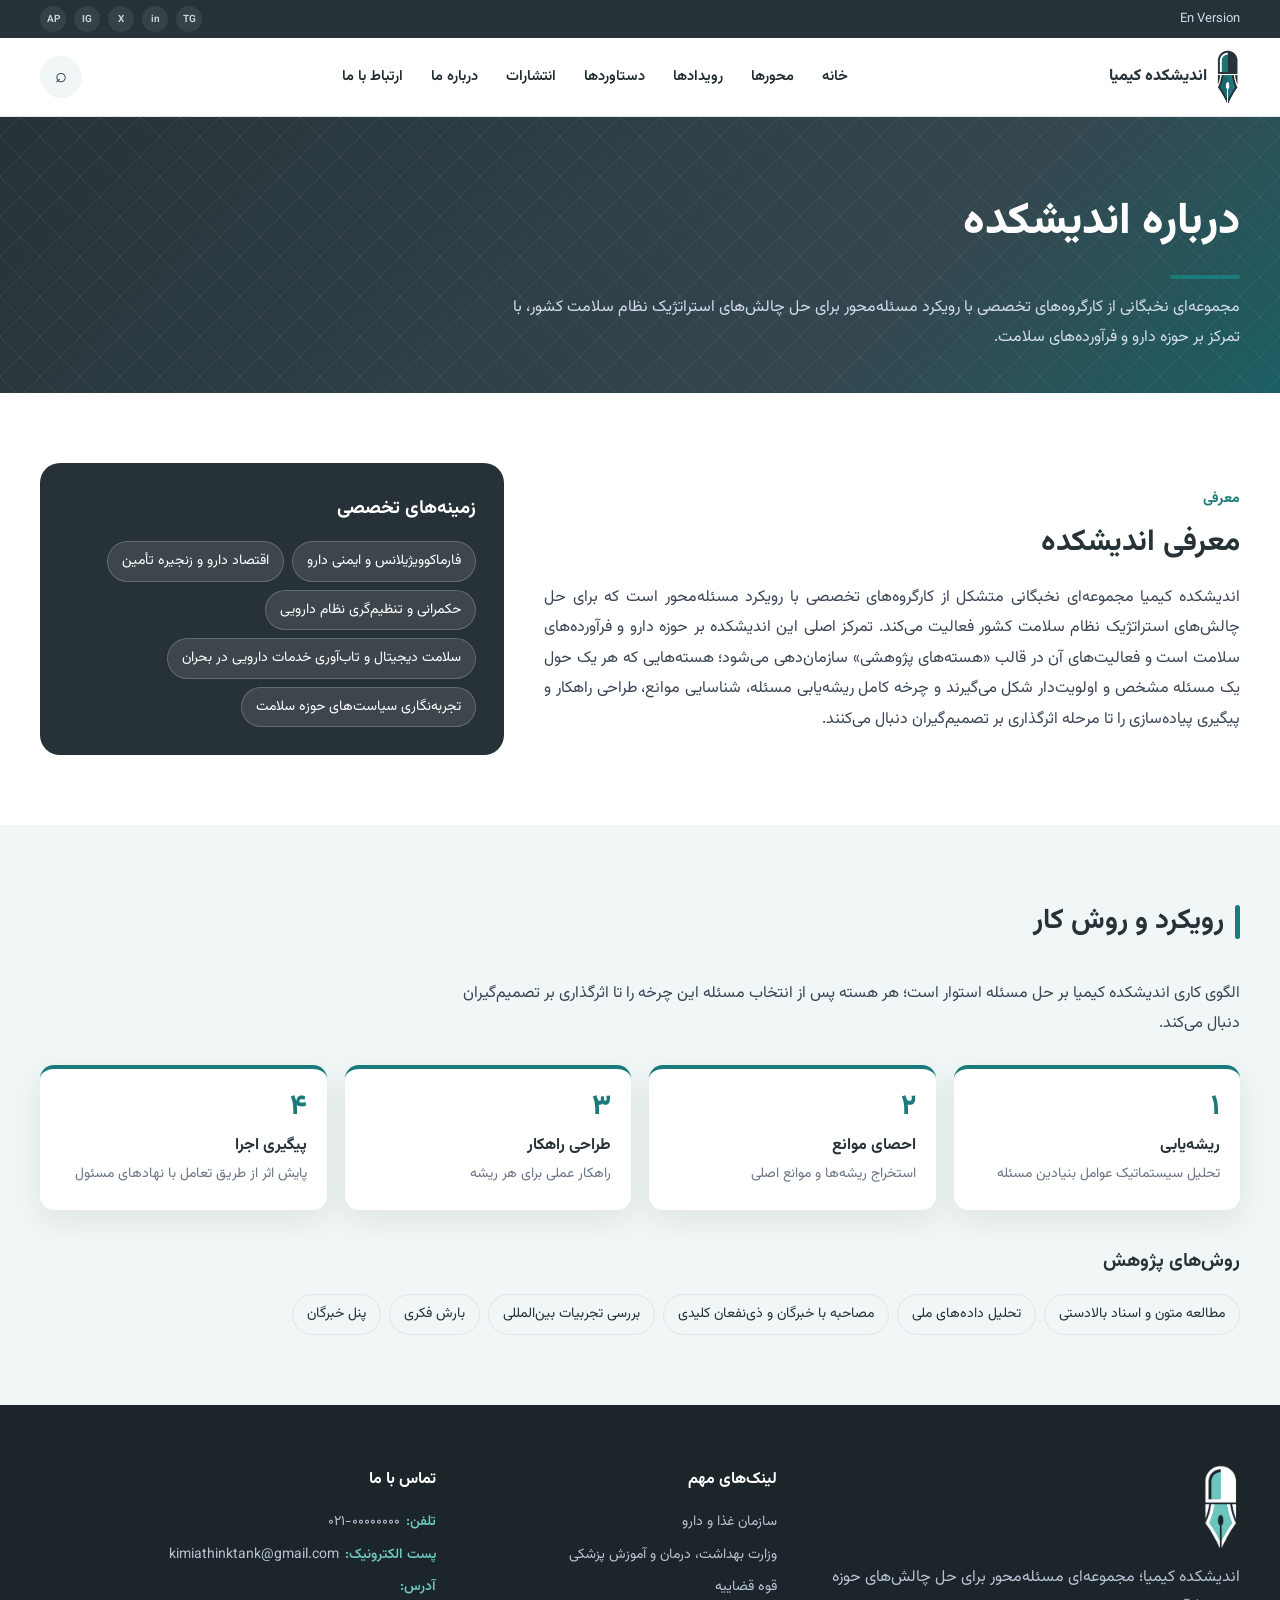
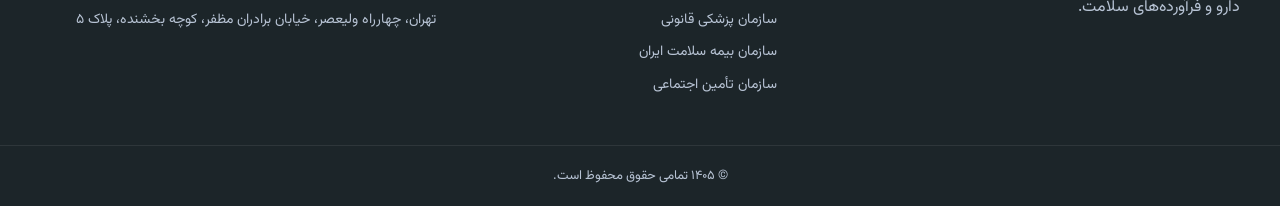
==== commit fbee7d99: "Set contact email to kimiathinktank@gmail.com Co-Authored-By: Claude Opus 5.5 <noreply@anthropic.com" ====
--- a/about.html
+++ b/about.html
@@ -160,7 +160,7 @@
       <h4>تماس با ما</h4>
       <ul class="contact">
         <li><span class="contact__label">تلفن:</span> <a href="tel:+982100000000" dir="ltr">۰۲۱-۰۰۰۰۰۰۰۰</a></li>
-        <li><span class="contact__label">پست الکترونیک:</span> <a href="mailto:info@kimia-example.ir" dir="ltr">info@kimia-example.ir</a></li>
+        <li><span class="contact__label">پست الکترونیک:</span> <a href="mailto:kimiathinktank@gmail.com" dir="ltr">kimiathinktank@gmail.com</a></li>
         <li><span class="contact__label">آدرس:</span> <span>تهران، چهارراه ولیعصر، خیابان برادران مظفر، کوچه بخشنده، پلاک ۵</span></li>
       </ul>
     </div>
